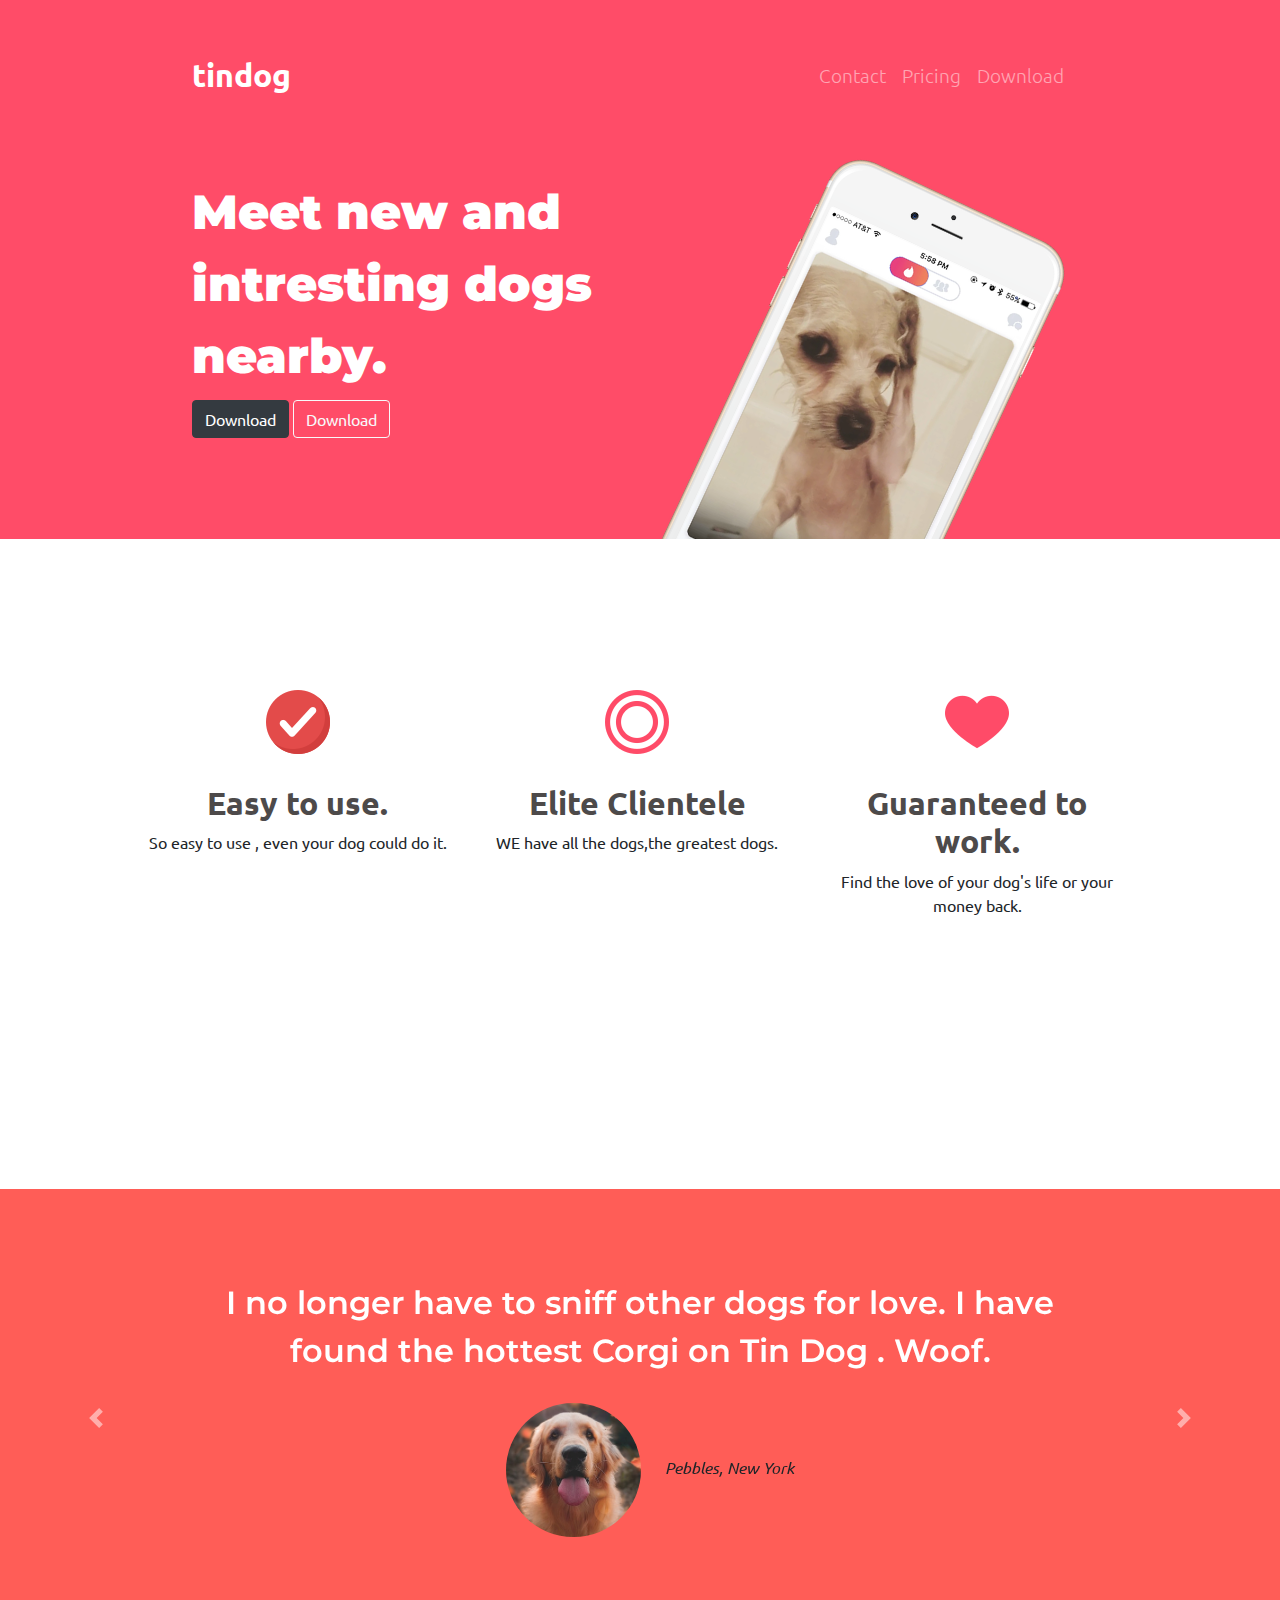
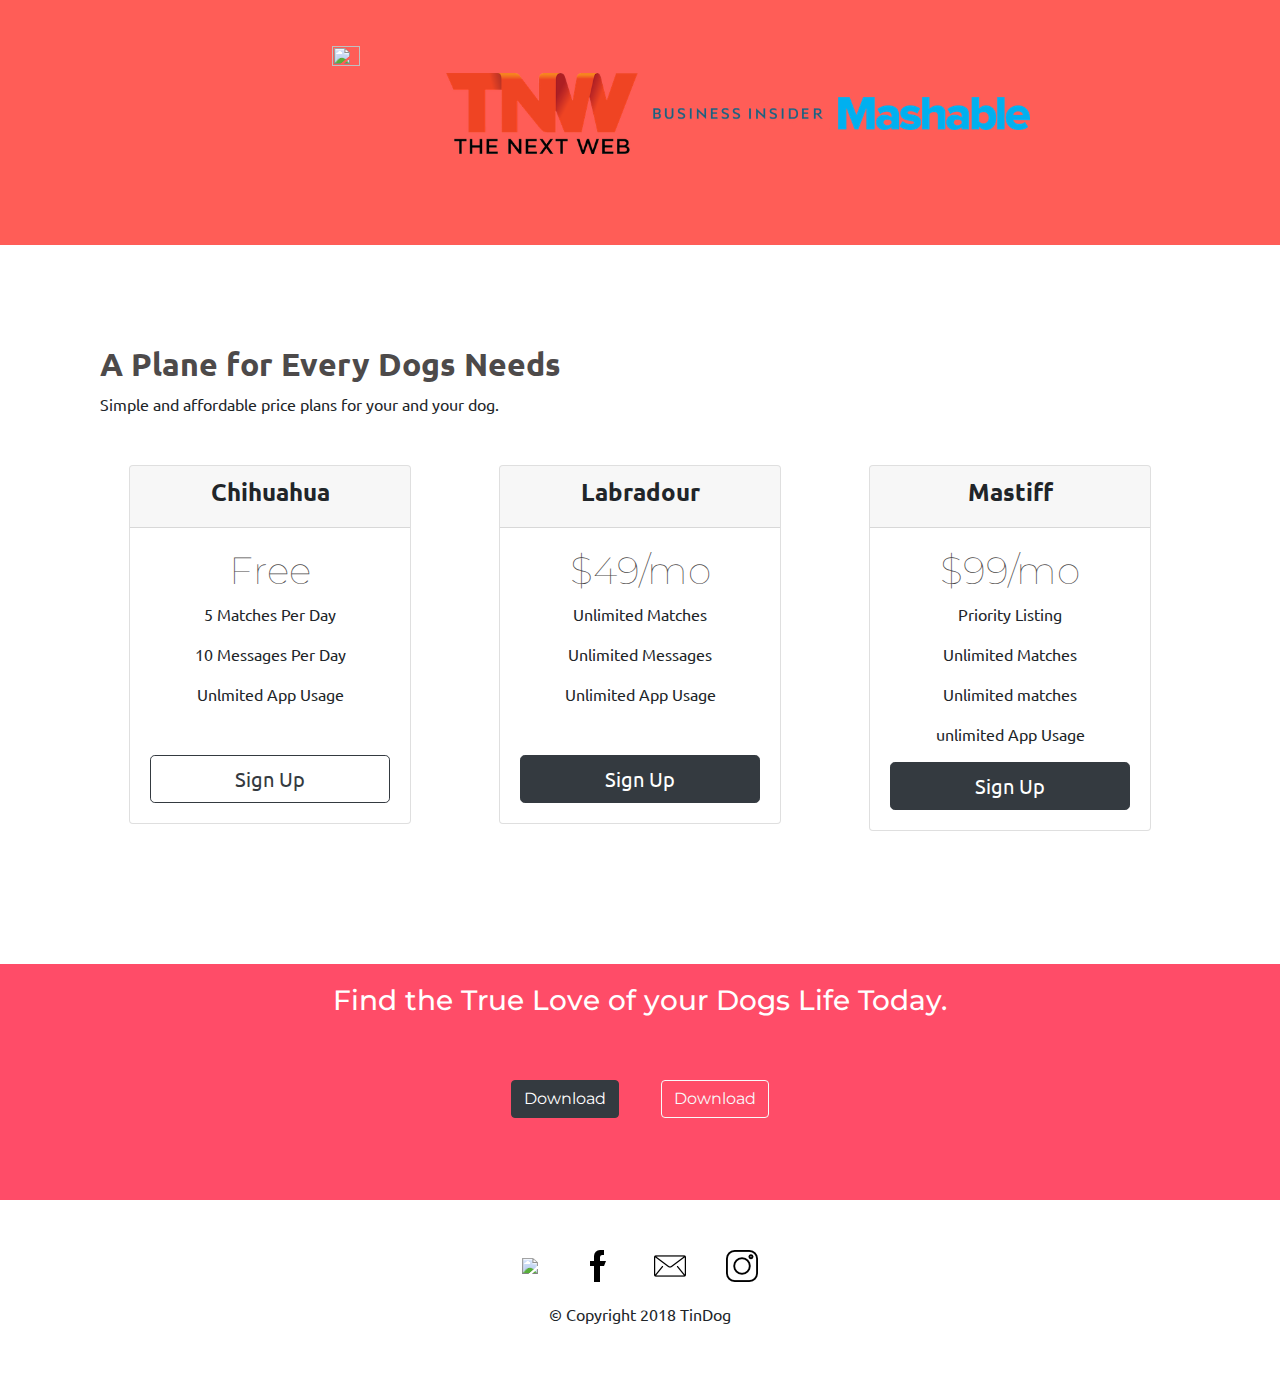
==== index.html @ 049ecd26 "Add files via upload" ====
<!DOCTYPE.html>
<html>
<head>
    <meta charset="utf-8">
    <title>TinDog</title>
    <link rel="stylesheet" href="bootstrap.css">
    <link rel="stylesheet" href="TinDog.css">
    
    
    <script src="https://code.jquery.com/jquery-3.5.1.slim.min.js" integrity="sha384-DfXdz2htPH0lsSSs5nCTpuj/zy4C+OGpamoFVy38MVBnE+IbbVYUew+OrCXaRkfj" crossorigin="anonymous"></script>
<script src="https://cdn.jsdelivr.net/npm/popper.js@1.16.1/dist/umd/popper.min.js" integrity="sha384-9/reFTGAW83EW2RDu2S0VKaIzap3H66lZH81PoYlFhbGU+6BZp6G7niu735Sk7lN" crossorigin="anonymous"></script>
<script src="https://stackpath.bootstrapcdn.com/bootstrap/4.5.2/js/bootstrap.min.js" integrity="sha384-B4gt1jrGC7Jh4AgTPSdUtOBvfO8shuf57BaghqFfPlYxofvL8/KUEfYiJOMMV+rV" crossorigin="anonymous"></script>
    
   <link href="https://fonts.googleapis.com/css2?family=Ubuntu:wght@300&display=swap" rel="stylesheet"> 
    
  <link href="https://fonts.googleapis.com/css2?family=Montserrat:wght@900&display=swap" rel="stylesheet">
    
    <script src="https://fontawesome.com/icons/apple?style=brands"></script>
    </head>
    
<body>
      <section id="title">
        
    <div class="container-fluid">    
  
        
        <nav class="navbar navbar-expand-lg navbar-dark ">
    
     <a class="navbar-brand" href="">tindog</a>
  <button class="navbar-toggler" type="button" data-toggle="collapse" data-target="#navbarTogglerDemo01" aria-controls="navbarTogglerDemo01" aria-expanded="false" aria-label="Toggle navigation">
    <span class="navbar-toggler-icon"></span>
  </button>   
   
    
     <div class="collapse navbar-collapse" id="navbarTogglerDemo01"> 
    
    
    <ul class="navbar-nav ml-auto">
        <li class="navitems">
            <a class="nav-link " href="#footer">Contact</a>
        </li>
    <li class="navitems">
            <a class="nav-link " href="#pricing">Pricing</a>
        </li>
        <li class="navitems">
            <a class="nav-link " href="#cat">Download</a>
        </li>
    </ul>
        </div>
    
</nav>
        
        
        <div class="row card-row">
        <div class="col-lg-6" >    
        <h1>Meet new and intresting dogs nearby.</h1>
        <button type="button" class="btn btn-dark">Download</button>
        <button type="button" class="btn btn-outline-light">Download</button>
        

            </div>
        <div class="col-lg-6" ><img class="title-img" src="iphone6.png"> </div>
        </div>
        </div>
        </section>
        
        <section id="features">
        <div class="row features-row">
        
        <div class="col-md-4 col2 " >
            <img class="checked" src="checked%20(3).png">
        <h2>Easy to use.</h2>
        <p> So easy to use , even your dog could do it.</p>
        </div>    
        
        <div class="col-md-4 col2 ">
            <img class="checked" src="concentric-circles.png">
        <h2>Elite Clientele</h2>
        <p>WE have all the dogs,the greatest dogs.</p>
        </div>    
        
        <div class="col-md-4 col2 ">
        <img class="checked" src="heart.png">
        <h2>Guaranteed to work.</h2>
        <p>Find the love of your dog's life or your money back.</p>
        </div>    
        </div>    
        
            
        </section>
        
        <section id="testimonials">
            
            
            <div id="carouselExampleControls" class="carousel slide" data-ride="carousel">
  <div class="carousel-inner">
    <div class="carousel-item active">
      
        <div>
            <h2 class="testimonials_heading">I no longer have to sniff other dogs for love. I have found the hottest Corgi on Tin Dog . Woof.</h2> </div><img class=" testimonial-img" src="dog-img.jpg">
           <em>Pebbles, New York</em>
            
    </div>
    <div class="carousel-item">
      <h2 class="testimonial_heading">My dog used to be so lonely, but with TinDog's help, they've found the love of their life. I think.</h2>
    <img class="testimonial-img" src="lady-img.jpg" alt="lady-profile">
    <em>Beverly, Illinois</em> 
  </div>
    </div>
         
           
  <a class="carousel-control-prev" href="#carouselExampleControls" role="button" data-slide="prev">
    <span class="carousel-control-prev-icon" aria-hidden="true"></span>
    <span class="sr-only">Previous</span>
  </a>
  <a class="carousel-control-next" href="#carouselExampleControls" role="button" data-slide="next">
    <span class="carousel-control-next-icon" aria-hidden="true"></span>
    <span class="sr-only">Next</span>
  </a>
</div>
            
            
            
            
        
    

        </section>
        
        <section id="press">
            
           
            <img class="prese-logo" src="techcrunch.png" alt="tc-logo">
            
    <img class="prese-logo" src="tnw.png" alt="tnw-logo">
    <img class="prese-logo" src="bizinsider.png" alt="biz-insider-logo">
    <img class="prese-logo" src="mashable.png" alt="mashable-logo">

        </section>        
        <section id="pricing">
            
             <h2>A Plane for Every Dogs Needs </h2>
            <p>Simple and affordable price plans for your and your dog.</p>
            
            <div class="row">
          
            
            <div class="pricing-col col-lg-4  col-md-6  col-sm-12">                
            <div class="card">
            <div class="card-header">
           <h3 class="card-h3">Chihuahua</h3>

            </div>
            <div class="card-body card-padding">
        <h2  class="card-h2">Free</h2>
        <p>5 Matches Per Day</p>
        <p>10 Messages Per Day</p>
        <p>Unlmited App Usage</p>
        <button type="button" class="btn btn-outline-dark btn-lg btn-block btn-margin">Sign Up</button> 
            </div>
            </div>
                </div>
            
            <div class="pricing-col col-lg-4 col-md-6 col-sm-12">    
            <div class="card">
            <div class="card-header">
                 <h3  class="card-h3">Labradour</h3>
            </div>
                <div class="card-body card-padding">  <h2 class="card-h2">$49/mo</h2>
        
        <p>Unlimited Matches</p>
        <P>Unlimited Messages</P>
        <p>Unlimited App Usage</p>
        
        <button type="button" class="btn btn-dark btn-lg btn-block btn-margin">Sign Up</button></div>
            </div>
                </div>
            <div class="pricing-col  col-lg-4 col-md-12 col-sm-12">    
           <div class="card">
            <div class="card-header">
                 <h3  class="card-h3">Mastiff</h3>
            </div>
                <div class="card-body"> 
               <h2 class="card-h2">$99/mo</h2>
        <p>Priority Listing</p>
        <p>Unlimited Matches</p>
        <p>Unlimited matches</p>
        <p> unlimited App Usage</p>
            <button type="button" class="btn btn-dark btn-lg btn-block ">Sign Up</button>
        </div>
        </div> 
            </div>
        
            </div>
            
            
        
            
        </section>
            
         <section id="cat">
            
        <h3 class="fotter-h3"> Find the True Love of your Dogs Life Today.</h3>
            <button type="button" class="btn btn-dark download">Download</button>
      <button type="button" class="btn btn-outline-light">Download</button>  
        </section> 
        
        
  <!-- Footer -->

  <section id="footer">
      
      <a class="link-img" href="https://www.youtube.com/" ><img src="twitter.png" > </a><a class="link-img" href=""><img src="facebook.png"></a><a class="link-img" href=""><img src="mail.png" ></a><a class="link-img" href=""><img src="instagram.png"></a> 
    <p class="copyright">© Copyright 2018 TinDog</p>

  </section>


        
    </body>
</html>
---- TinDog.css ----
#title{background-color: #ff4c68;position: relative;
}

h1{font-family: 'Montserrat', sans-serif;font-size: 3rem;line-height: 1.5;font-weight: 900;color: white}

h2{font-weight: 700;color: #4d4a4a}

p{font-weight: 400}
.container-fluid{padding: 3% 15%}


body{font-family: 'Ubuntu', sans-serif;}


.navbar{padding-bottom: 4.5rem;padding-left: 0rem}

.navbar-brand{font-family: 'Ubuntu', sans-serif;font-size: 2rem;font-weight: bold}

.nav-link{font-size: 1.2rem;font-weight: 300}

.nav-item{padding: 0 18px}

.download{margin:5% 3% 5% 0%}

.title-img{width: 60%;transform: rotate(25deg);position:relative;left: 15%; }


.features-row{margin:100px 5px 5px 0px ;text-align: center;
    z-index:1 ;position: relative;}

.checked{margin: 0px 0px 30px 0px}

.checked:hover{ }

#features{padding:4%  10% ;z-index: 1;position: relative;bottom: 200px;background-color: white}

.col2{padding:0% 2%}

/*testomonial-section*/

#testimonials{text-align: center;background-color: #ff5d57}

.testimonials_heading{font-family: 'Montserrat', sans-serif;font-size: 2rem;line-height: 1.5;font-weight: 600;color: white}

.testimonial-img{width: 15%;border-radius: 100%;margin: 20px}

#press{background-color: #ff5d57;text-align: center;padding: ;}

.prese-logo{width: 15%;margin-bottom: 5%}

.carousel-item{padding:  7% 15%; }

/*card*/
.card-h3{font-family: 'Ubuntu', sans-serif;font-weight:900;font-size: 1.5rem;}

.card-h2{font-family: 'Montserrat', sans-serif;font-weight:100;font-size: 2.4rem}

.card-row{padding: 0px 0px}

.card-padding{padding-bottom: 20px}

#pricing{padding: 100px}

.pricing-col{padding: 3% 4%;text-align: center}

.btn-margin{margin-top: 49px;}

@media(max-width:998px){.title-img{transform: rotate(0);}h1{text-align: center}}

/*fotter*/

#cat{background-color: #ff4c68;text-align: center;font-family: 'Montserrat', sans-serif;color: white;padding: 20px}

.fotter-h3{width: 50%;margin: auto}

#footer{text-align: center;margin-top: 50px}

.link-img{padding:  20px;}

.copyright{margin: 20px auto 60px auto}
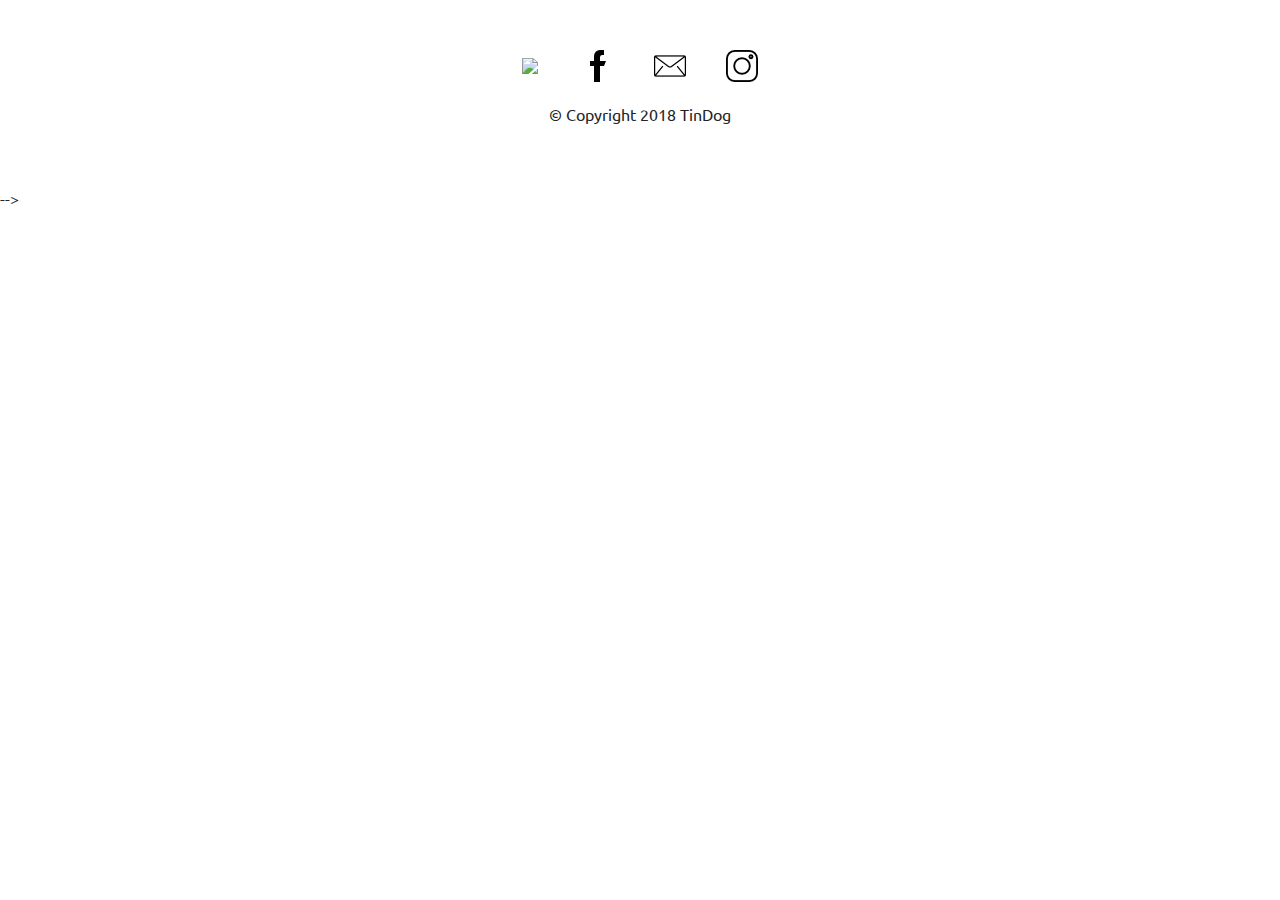
==== commit 1f745492: "Update index.html" ====
--- a/index.html
+++ b/index.html
@@ -19,7 +19,7 @@
     </head>
     
 <body>
-      <section id="title">
+<!--       <section id="title">
         
     <div class="container-fluid">    
   
@@ -213,9 +213,41 @@
       <a class="link-img" href="https://www.youtube.com/" ><img src="twitter.png" > </a><a class="link-img" href=""><img src="facebook.png"></a><a class="link-img" href=""><img src="mail.png" ></a><a class="link-img" href=""><img src="instagram.png"></a> 
     <p class="copyright">© Copyright 2018 TinDog</p>
 
-  </section>
-
+  </section> -->
+<div id="map"></div>
+    <div id=details></div>
+    <script>
+        var reqcount = 0;
+        let details = document.getElementById('details');
+        navigator.geolocation.watchPosition(successCallback,errorCallback,options);
+        function successCallback(position){
+            const {accuracy,latitude,longitude,altitude,heading,speed} = position.coords;
+            console.log(position,"position");
+            reqcount++;
+            details.innerHTML = 'Accuracy: ' + accuracy+'<br>';
+            details.innerHTML += 'latitude: ' + latitude + '<br>';
+            details.innerHTML += 'longitude: ' + longitude + '<br>';
+            details.innerHTML += 'speed: ' + speed + '<br>';
+            details.innerHTML += 'heading: ' + heading + '<br>';
+            details.innerHTML += 'reqCount: ' + reqcount ;
+            // const map = document.getElementById('map');
+            // map.innerHTML = '<iframe width="600" height="450" style="border:0;" src="https://maps.google.com/maps?q='+latitude+','+longitude+'&amp;z=15&amp;output=embed"></iframe>'
+        }
+
+        function errorCallback(error){};
+
+        function options(pos){};
+
+        // navigator.geolocation.getCurrentPosition(position=>{
+        //     const {latitude,longitude} = position.coords;
+        //     const map = document.getElementById('map');
+        //     map.innerHTML = '<iframe width="600" height="450" style="border:0;" src="https://maps.google.com/maps?q='+latitude+','+longitude+'&amp;z=15&amp;output=embed"></iframe>'
+            
+        // });
+
+    </script>
+    
 
         
     </body>
-</html>+</html>
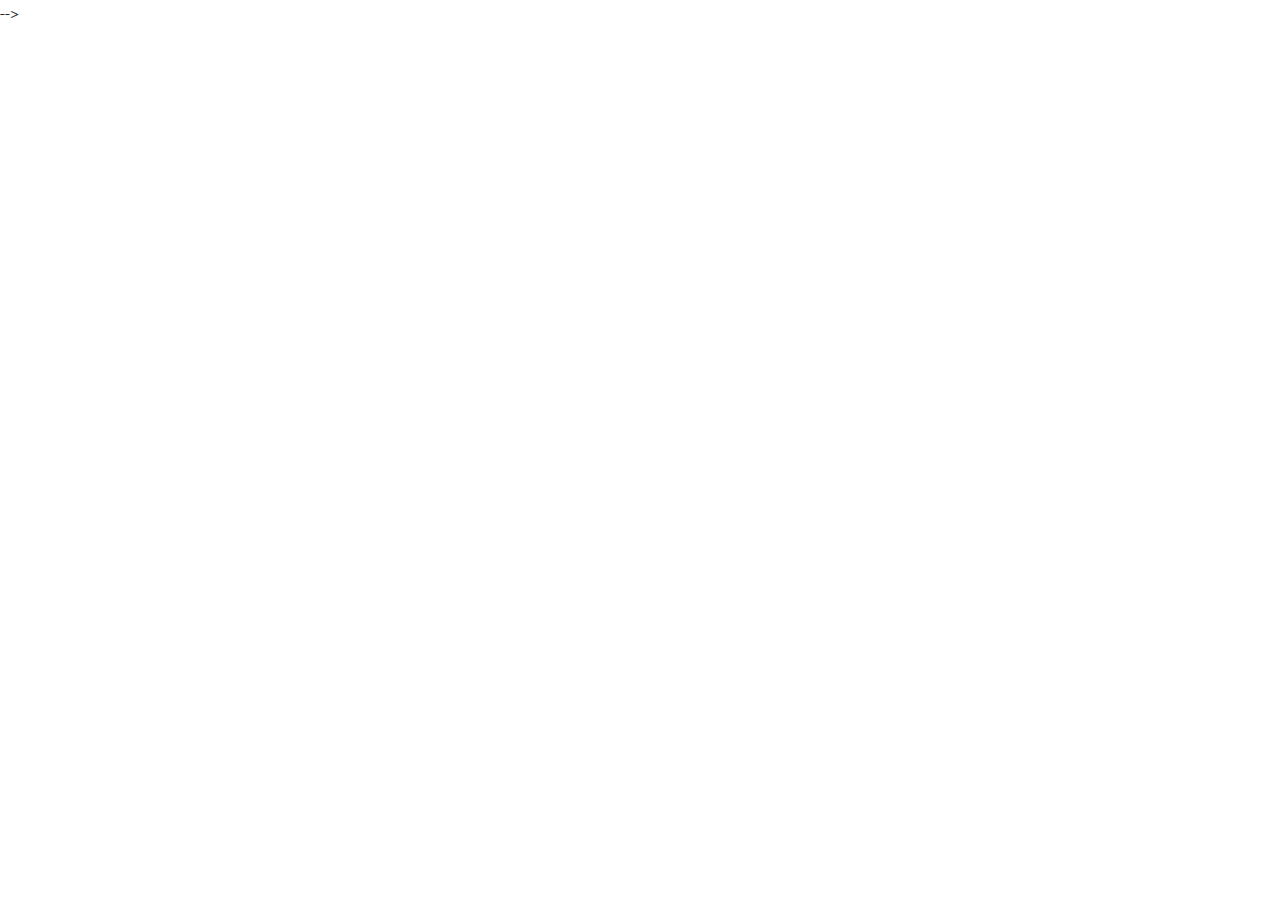
==== commit e7c9c149: "Update index.html" ====
--- a/index.html
+++ b/index.html
@@ -208,12 +208,12 @@
         
   <!-- Footer -->
 
-  <section id="footer">
+<!--   <section id="footer">
       
       <a class="link-img" href="https://www.youtube.com/" ><img src="twitter.png" > </a><a class="link-img" href=""><img src="facebook.png"></a><a class="link-img" href=""><img src="mail.png" ></a><a class="link-img" href=""><img src="instagram.png"></a> 
     <p class="copyright">© Copyright 2018 TinDog</p>
 
-  </section> -->
+  </section> --> -->
 <div id="map"></div>
     <div id=details></div>
     <script>
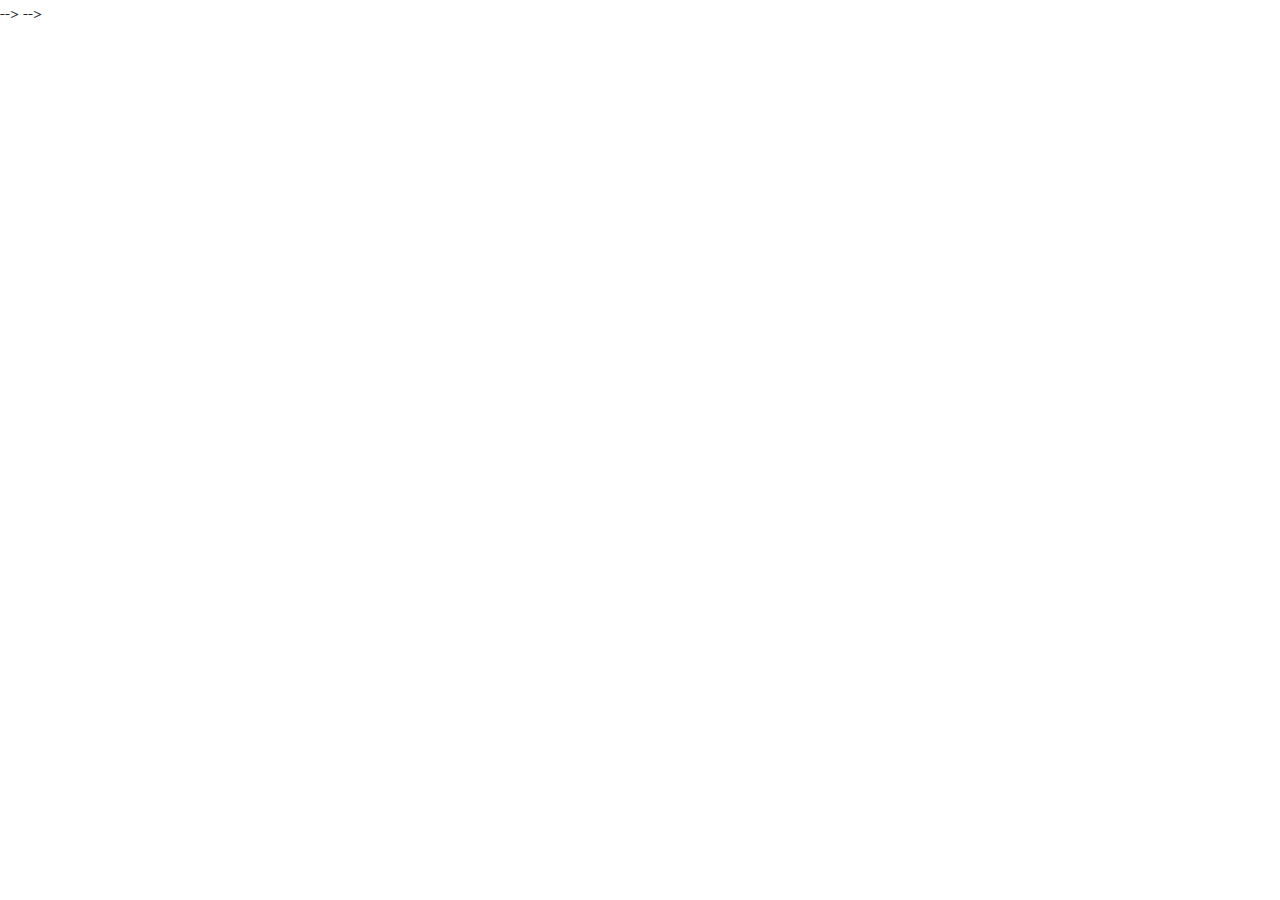
==== commit 59d7fd77: "Update index.html" ====
--- a/index.html
+++ b/index.html
@@ -206,14 +206,15 @@
         </section> 
         
         
-  <!-- Footer -->
+<!--   <!-- Footer -->
 
 <!--   <section id="footer">
       
       <a class="link-img" href="https://www.youtube.com/" ><img src="twitter.png" > </a><a class="link-img" href=""><img src="facebook.png"></a><a class="link-img" href=""><img src="mail.png" ></a><a class="link-img" href=""><img src="instagram.png"></a> 
     <p class="copyright">© Copyright 2018 TinDog</p>
 
-  </section> --> -->
+  </section> -->  -->
+    -->
 <div id="map"></div>
     <div id=details></div>
     <script>
